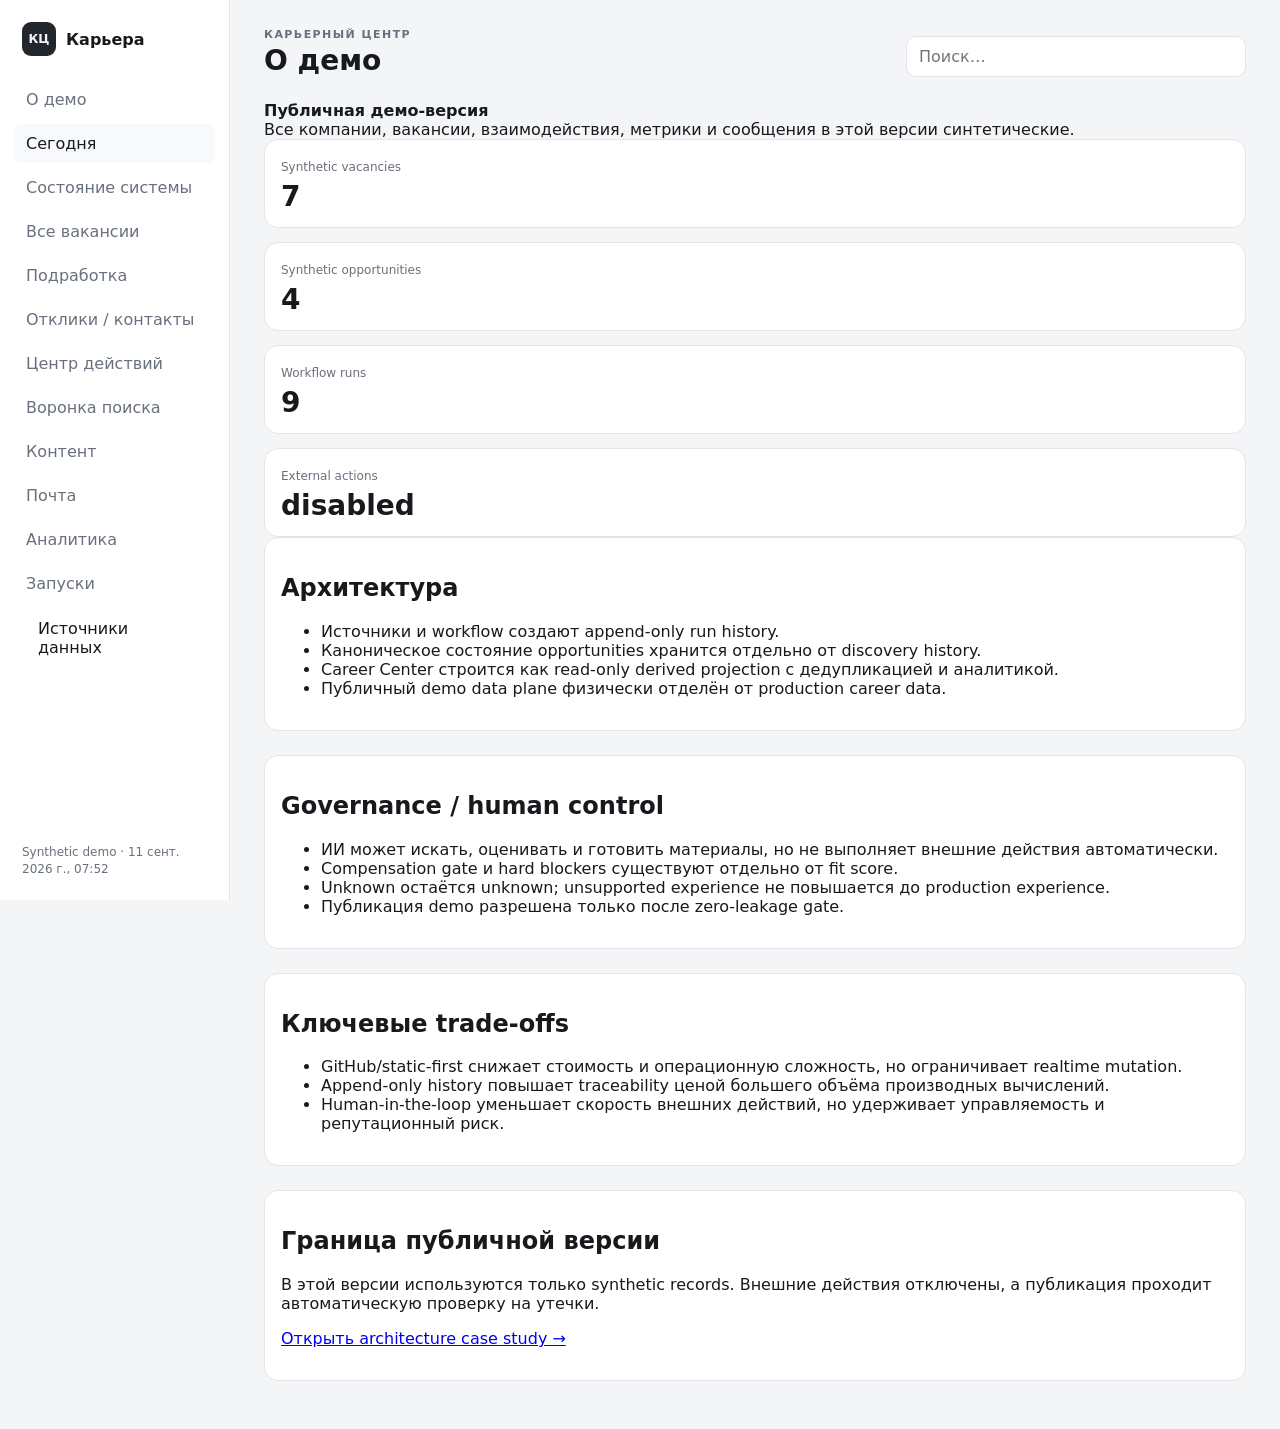
==== demo/index.html @ 5d09c772 "Publish career dashboard from 20bf87a" ====
<!doctype html>
<html lang="ru">
<head>
  <meta charset="utf-8" />
  <meta name="viewport" content="width=device-width, initial-scale=1" />
  <meta name="color-scheme" content="light dark" />
  <title>Career Operations Platform — public demo</title>
  <link rel="stylesheet" href="styles.css" />
  <link rel="stylesheet" href="funnel.css" />
  <link rel="stylesheet" href="action.css" />
  <link rel="stylesheet" href="sources.css" />
</head>
<body>
  <div id="unlock" class="unlock hidden">
    <form id="unlock-form" class="unlock-card">
      <div class="eyebrow">ЛИЧНЫЙ КАРЬЕРНЫЙ ЦЕНТР</div>
      <h1>Карьерный центр</h1>
      <p>Данные зашифрованы. Введите парольную фразу — расшифровка выполняется только в этом браузере.</p>
      <input id="passphrase" type="password" autocomplete="current-password" placeholder="Парольная фраза" required />
      <button type="submit" class="primary">Открыть</button>
      <div id="unlock-error" class="error"></div>
    </form>
  </div>

  <div id="shell" class="shell hidden">
    <aside class="sidebar">
      <div class="brand"><span class="brand-mark">КЦ</span><span>Карьера</span></div>
      <nav id="nav">
        <button data-view="today" class="active">Сегодня</button>
        <button data-view="health">Состояние системы</button>
        <button data-view="vacancies">Все вакансии</button>
        <button data-view="sideincome">Подработка</button>
        <button data-view="opportunities">Отклики / контакты</button>
        <button data-view="action">Центр действий</button>
        <button data-view="funnel">Воронка поиска</button>
        <button data-view="content">Контент</button>
        <button data-view="inbox">Почта</button>
        <button data-view="analytics">Аналитика</button>
        <button data-view="runs">Запуски</button>
      </nav>
      <button id="sources-nav" class="sources-nav-button" type="button">Источники данных</button>
      <div class="sidebar-foot"><span id="generated-at"></span></div>
    </aside>

    <main>
      <header class="topbar">
        <div>
          <div class="eyebrow">КАРЬЕРНЫЙ ЦЕНТР</div>
          <h1 id="view-title">Сегодня</h1>
        </div>
        <input id="search" type="search" placeholder="Поиск…" />
      </header>
      <section id="view"></section>
    </main>
  </div>

  <template id="empty-template"><div class="empty">Здесь пока нет данных.</div></template>
  <script src="readonly-content-status.js" defer></script>
  <script src="app.js" defer></script>
  <script src="setka-analytics.js" defer></script>
  <script src="brand-intelligence.js" defer></script>
  <script src="runs-pagination.js" defer></script>
  <script src="side-income.js" defer></script>
  <script src="funnel.js" defer></script>
  <script src="action.js" defer></script>
  <script src="sources.js" defer></script>
</body>
</html>
---- demo/styles.css ----
:root {
  --bg: #f4f5f7;
  --panel: #ffffff;
  --panel-2: #f8f9fb;
  --text: #17191d;
  --muted: #69707d;
  --line: #e2e5ea;
  --accent: #22262d;
  --danger: #b42318;
  --warning: #a15c00;
  --success: #18794e;
  --info: #2563eb;
  --analytics-accent: #7c3aed;
  --origin: #0f766e;
  --soft-danger: #fff1f0;
  --soft-warning: #fff7e6;
  --soft-success: #ecfdf3;
  --soft-info: #eff6ff;
  --soft-accent: #f5f3ff;
  --soft-origin: #f0fdfa;
  --radius: 14px;
  font-family: Inter, ui-sans-serif, system-ui, -apple-system, BlinkMacSystemFont, "Segoe UI", sans-serif;
}
@media (prefers-color-scheme: dark) {
  :root {
    --bg: #111317;
    --panel: #191c21;
    --panel-2: #20242a;
    --text: #f0f1f3;
    --muted: #a2a8b2;
    --line: #30343b;
    --accent: #f0f1f3;
    --danger: #ff7b72;
    --warning: #e3b341;
    --success: #56d364;
    --info: #79c0ff;
    --analytics-accent: #d2a8ff;
    --origin: #56d4c4;
    --soft-danger: #2b1b1d;
    --soft-warning: #2a2418;
    --soft-success: #17251d;
    --soft-info: #17243a;
    --soft-accent: #251d36;
    --soft-origin: #162b29;
  }
}
* { box-sizing: border-box; }
body { margin: 0; background: var(--bg); color: var(--text); }
button, input { font: inherit; }
.hidden { display: none !important; }
.shell { min-height: 100vh; display: grid; grid-template-columns: 230px 1fr; }
.sidebar {
  position: sticky; top: 0; height: 100vh; padding: 22px 14px;
  background: var(--panel); border-right: 1px solid var(--line);
  display: flex; flex-direction: column;
}
.brand { display: flex; align-items: center; gap: 10px; font-weight: 700; padding: 0 8px 24px; }
.brand-mark {
  display: grid; place-items: center; width: 34px; height: 34px; border-radius: 9px;
  background: var(--accent); color: var(--bg); font-size: 12px;
}
nav { display: grid; gap: 5px; }
nav button {
  text-align: left; border: 0; background: transparent; color: var(--muted);
  padding: 10px 12px; border-radius: 9px; cursor: pointer;
}
nav button:hover, nav button.active { background: var(--panel-2); color: var(--text); }
.sidebar-foot { margin-top: auto; padding: 12px 8px 0; color: var(--muted); font-size: 12px; line-height: 1.4; }
main { min-width: 0; padding: 28px 34px 48px; }
.topbar { display: flex; align-items: end; justify-content: space-between; gap: 20px; margin-bottom: 24px; }
.topbar h1 { margin: 3px 0 0; font-size: 28px; }
.eyebrow { color: var(--muted); font-size: 11px; font-weight: 700; letter-spacing: .13em; }
#search {
  width: min(340px, 40vw); background: var(--panel); color: var(--text);
  border: 1px solid var(--line); border-radius: 10px; padding: 10px 12px;
}
.grid { display: grid; gap: 14px; }
.grid.cards { grid-template-columns: repeat(4, minmax(0, 1fr)); }
.metric {
  min-width: 0; background: var(--panel); border: 1px solid var(--line);
  border-radius: var(--radius); padding: 16px; text-align: left; color: var(--text);
}
.metric strong { display: block; margin-top: 8px; font-size: 28px; line-height: 1; }
.metric-label { color: var(--muted); font-size: 12px; }
.metric-note { display: block; margin-top: 6px; color: var(--muted); font-size: 11px; }
.metric-action { position: relative; cursor: pointer; transition: border-color .15s ease, box-shadow .15s ease, transform .15s ease; }
.metric-action:hover { border-color: color-mix(in srgb, var(--info) 45%, var(--line)); box-shadow: 0 7px 22px rgba(23,25,29,.07); transform: translateY(-1px); }
.metric-action:focus-visible, .chart-row:focus-visible, .stage-card:focus-visible { outline: 2px solid var(--info); outline-offset: 2px; }
.metric-link { display: block; margin-top: 12px; color: var(--info); font-size: 11px; font-weight: 650; }
.section { margin-top: 24px; }
.section-head { display: flex; align-items: center; justify-content: space-between; margin-bottom: 10px; }
.section h2 { margin: 0; font-size: 17px; }
.card { background: var(--panel); border: 1px solid var(--line); border-radius: var(--radius); padding: 16px; }
.card + .card { margin-top: 10px; }
.card h3 { margin: 0 0 7px; font-size: 16px; }
.meta { display: flex; flex-wrap: wrap; gap: 7px 12px; color: var(--muted); font-size: 12px; }
.summary { margin: 10px 0 0; color: var(--text); line-height: 1.48; }
.actions { display: flex; flex-wrap: wrap; gap: 8px; margin-top: 13px; }
.actions a, .actions button {
  display: inline-flex; align-items: center; border: 1px solid var(--line); background: var(--panel-2);
  color: var(--text); text-decoration: none; padding: 7px 9px; border-radius: 8px; cursor: pointer; font-size: 12px;
}
.actions .primary, .primary { background: var(--accent); color: var(--bg); border-color: var(--accent); }
.badge {
  display: inline-flex; align-items: center; border: 1px solid var(--line); border-radius: 999px;
  padding: 3px 7px; font-size: 11px; color: var(--muted);
}
.badge.urgent { color: var(--danger); }
.badge.high { color: var(--warning); }
.badge.new { color: var(--success); }
.badge.reviewing { color: var(--warning); }
.badge.dismissed, .badge.expired { color: var(--muted); }
.badge.promoted { color: var(--success); }

.status-chip {
  display: inline-flex; align-items: center; min-height: 28px; padding: 5px 9px;
  border: 1px solid transparent; border-radius: 999px; font-size: 11px; font-weight: 750;
  line-height: 1; white-space: nowrap;
}
.status-chip.status-active { color: var(--info); background: var(--soft-info); border-color: color-mix(in srgb, var(--info) 24%, transparent); }
.status-chip.status-new { color: var(--analytics-accent); background: var(--soft-accent); border-color: color-mix(in srgb, var(--analytics-accent) 24%, transparent); }
.status-chip.status-rejected { color: var(--danger); background: var(--soft-danger); border-color: color-mix(in srgb, var(--danger) 28%, transparent); }
.status-chip.status-success { color: var(--success); background: var(--soft-success); border-color: color-mix(in srgb, var(--success) 25%, transparent); }
.status-chip.status-closed, .status-chip.status-unknown { color: var(--muted); background: var(--panel-2); border-color: var(--line); }

.table-wrap { overflow: auto; background: var(--panel); border: 1px solid var(--line); border-radius: var(--radius); }
table { width: 100%; border-collapse: collapse; min-width: 780px; }
th, td { padding: 11px 12px; border-bottom: 1px solid var(--line); text-align: left; vertical-align: top; font-size: 13px; }
th { color: var(--muted); font-size: 11px; text-transform: uppercase; letter-spacing: .05em; }
tr:last-child td { border-bottom: 0; }
.timeline { border-left: 2px solid var(--line); margin: 12px 0 0 5px; padding-left: 16px; }
.timeline-item { position: relative; padding: 0 0 16px; }
.timeline-item::before {
  content: ""; position: absolute; left: -21px; top: 4px; width: 8px; height: 8px;
  border-radius: 50%; background: var(--accent);
}
.timeline-item h4 { margin: 0 0 4px; font-size: 13px; }
.copybox {
  position: relative; margin-top: 12px; padding: 14px 46px 14px 14px; border-radius: 10px;
  background: var(--panel-2); border: 1px solid var(--line); white-space: pre-wrap; line-height: 1.45; font-size: 13px;
}
.copybox button {
  position: absolute; right: 8px; top: 8px; border: 1px solid var(--line); background: var(--panel);
  color: var(--text); border-radius: 7px; padding: 5px 7px; cursor: pointer; font-size: 11px;
}
.analytics-section { max-width: 1400px; }
.section-note { margin: 5px 0 0; color: var(--muted); font-size: 12px; line-height: 1.45; }
.stage-grid { display: grid; grid-template-columns: repeat(4, minmax(0, 1fr)); gap: 10px; }
.stage-card {
  min-width: 0; min-height: 112px; padding: 14px; border: 1px solid var(--line); border-radius: 12px;
  background: var(--panel); color: var(--text); text-align: left; cursor: pointer;
  display: grid; grid-template-columns: 28px 1fr auto; grid-template-rows: auto 1fr; gap: 10px 8px;
  transition: border-color .15s ease, transform .15s ease, box-shadow .15s ease;
}
.stage-card:hover { border-color: currentColor; transform: translateY(-1px); box-shadow: 0 6px 18px rgba(23,25,29,.06); }
.stage-step {
  width: 24px; height: 24px; border-radius: 999px; display: grid; place-items: center;
  background: var(--panel-2); border: 1px solid var(--line); color: var(--muted); font-size: 11px; font-weight: 700;
}
.stage-name { align-self: center; font-size: 12px; font-weight: 650; line-height: 1.3; }
.stage-card strong { grid-column: 2 / 4; align-self: end; font-size: 26px; line-height: 1; }

.chart-card { padding: 12px 14px 14px; }
.chart { display: grid; gap: 6px; }
.chart-axis {
  display: grid; grid-template-columns: minmax(170px, 240px) 1fr 72px;
  gap: 12px; align-items: end; min-height: 24px; color: var(--muted); font-size: 10px;
}
.chart-axis-scale { position: relative; height: 18px; border-bottom: 1px solid var(--line); }
.chart-axis-scale i {
  position: absolute; bottom: 3px; transform: translateX(-50%);
  font-style: normal; font-variant-numeric: tabular-nums;
}
.chart-axis-scale i:first-child { transform: none; }
.chart-axis-scale i:last-child { transform: translateX(-100%); }
.chart-axis-unit { text-align: right; }
.chart-row {
  appearance: none; width: 100%; border: 0; border-radius: 10px; padding: 8px 6px;
  background: transparent; color: var(--text); cursor: pointer;
  display: grid; grid-template-columns: minmax(170px, 240px) 1fr 72px; gap: 12px; align-items: center;
  text-align: left; font: inherit; transition: background .15s ease;
}
.chart-row:hover { background: var(--panel-2); }
.chart-label { font-size: 12px; line-height: 1.35; }
.chart-track {
  position: relative; height: 18px; overflow: hidden; border-radius: 5px;
  background-color: var(--panel-2);
  background-image: linear-gradient(to right, var(--line) 1px, transparent 1px);
}
.chart-bar { display: block; height: 100%; min-width: 0; border-radius: 5px; background: var(--info); }
.chart-value { display: flex; justify-content: flex-end; align-items: baseline; gap: 6px; font-variant-numeric: tabular-nums; }
.chart-value strong { font-size: 14px; }
.chart-value small { min-width: 30px; color: var(--muted); font-size: 10px; text-align: right; }

.tone-neutral { color: var(--muted); }
.tone-info { color: var(--info); }
.tone-warning { color: var(--warning); }
.tone-accent { color: var(--analytics-accent); }
.tone-success { color: var(--success); }
.tone-danger { color: var(--danger); }
.tone-origin { color: var(--origin); }
.chart-row.tone-info .chart-bar { background: var(--info); }
.chart-row.tone-warning .chart-bar { background: var(--warning); }
.chart-row.tone-accent .chart-bar { background: var(--analytics-accent); }
.chart-row.tone-success .chart-bar { background: var(--success); }
.chart-row.tone-danger .chart-bar { background: var(--danger); }
.chart-row.tone-origin .chart-bar { background: var(--origin); }
.stage-card.tone-neutral { background: var(--panel); }
.stage-card.tone-info { background: var(--soft-info); }
.stage-card.tone-accent { background: var(--soft-accent); }
.stage-card.tone-success { background: var(--soft-success); }
.stage-card.tone-danger { background: var(--soft-danger); }
.empty.compact { padding: 18px; }
.empty { padding: 26px; text-align: center; color: var(--muted); background: var(--panel); border: 1px dashed var(--line); border-radius: var(--radius); }
.error { margin-top: 10px; min-height: 18px; color: var(--danger); font-size: 12px; }
.unlock { min-height: 100vh; display: grid; place-items: center; padding: 24px; }
.unlock-card { width: min(420px, 100%); background: var(--panel); border: 1px solid var(--line); border-radius: 18px; padding: 28px; }
.unlock-card h1 { margin: 6px 0 8px; }
.unlock-card p { color: var(--muted); line-height: 1.5; }
.unlock-card input {
  width: 100%; margin: 8px 0 10px; padding: 11px 12px; border: 1px solid var(--line);
  border-radius: 9px; background: var(--bg); color: var(--text);
}
.unlock-card button { width: 100%; padding: 10px; border-radius: 9px; border: 1px solid var(--accent); cursor: pointer; }

@media (max-width: 1000px) {
  .grid.cards { grid-template-columns: repeat(2, minmax(0, 1fr)); }
  .stage-grid { grid-template-columns: repeat(2, minmax(0, 1fr)); }
  .chart-axis, .chart-row { grid-template-columns: minmax(130px, 190px) 1fr 64px; }
  .opportunity-toolbar { align-items: stretch; flex-direction: column; }
  .opportunity-selects { justify-content: flex-start; }
  .opportunity-preview {
    grid-template-columns: minmax(120px, 150px) minmax(220px, 1fr) minmax(190px, .9fr) 70px;
  }
  .opportunity-toggle-label { grid-column: 4; }
  .opportunity-interactions { grid-column: 4; grid-row: 1; align-self: start; }
  .opportunity-next { grid-column: 3; grid-row: 1 / span 2; }
}
@media (max-width: 720px) {
  .shell { grid-template-columns: 1fr; }
  .sidebar { position: static; height: auto; border-right: 0; border-bottom: 1px solid var(--line); }
  nav { grid-template-columns: repeat(3, 1fr); }
  nav button { text-align: center; font-size: 12px; }
  .sidebar-foot { display: none; }
  main { padding: 22px 16px 40px; }
  .topbar { align-items: start; flex-direction: column; }
  #search { width: 100%; }
  .grid.cards { grid-template-columns: 1fr 1fr; }
  .stage-grid { grid-template-columns: 1fr 1fr; }
  .chart-axis { display: none; }
  .chart-row { grid-template-columns: minmax(110px, 42%) 1fr 58px; gap: 8px; padding: 9px 4px; }
  .chart-label { font-size: 11px; }
  .chart-track { height: 16px; }
  .opportunity-list-head { align-items: flex-start; flex-direction: column; gap: 3px; }
  .opportunity-preview {
    grid-template-columns: 1fr auto; gap: 9px 12px; padding: 12px;
  }
  .content-preview { grid-template-columns: 1fr; }
  .content-preview-main { grid-template-columns: 1fr auto; }
  .content-preview-main .content-card-chips { grid-column: 1 / 3; }
  .content-status-control { border-left: 0; border-top: 1px solid var(--line); }
  .content-status-select { width: 100%; }
  .opportunity-status { grid-column: 1; grid-row: 1; }
  .opportunity-main { grid-column: 1 / 3; grid-row: 2; }
  .opportunity-next { grid-column: 1 / 3; grid-row: 3; padding-top: 4px; border-top: 1px dashed var(--line); }
  .opportunity-interactions { grid-column: 2; grid-row: 1; justify-items: end; }
  .opportunity-toggle-label { grid-column: 1 / 3; grid-row: 4; justify-self: end; }
  .opportunity-detail-head { align-items: flex-start; flex-direction: column; }
  .pagination { justify-content: space-between; }
}
@media (max-width: 480px) {
  .grid.cards, .stage-grid { grid-template-columns: 1fr; }
  .chart-row { grid-template-columns: 1fr 58px; }
  .chart-track { grid-column: 1 / 3; grid-row: 2; }
  .chart-value { grid-column: 2; grid-row: 1; }
  .status-filters { gap: 6px; }
  .status-filter { padding: 6px 9px; }
  .opportunity-selects { flex-direction: column; align-items: stretch; }
  .opportunity-selects label, .opportunity-selects select { width: 100%; }
  .page-numbers { display: none; }
}

.cell-note { margin-top: 5px; color: var(--muted); font-size: 11px; line-height: 1.35; }
.table-legend { display: flex; flex-wrap: wrap; align-items: center; gap: 8px 12px; margin-top: 10px; }

.vacancy-toolbar {
  display: flex; align-items: end; justify-content: space-between; gap: 14px;
  margin: 0 0 12px; padding: 12px; border: 1px solid var(--line); border-radius: 12px;
  background: var(--panel);
}
.vacancy-selects { margin: 0; flex-wrap: nowrap; }
.vacancy-selects select { min-width: 150px; }
.vacancy-selects label:nth-child(2) select { min-width: 180px; }
.vacancy-list-head {
  display: flex; align-items: center; justify-content: space-between; gap: 12px;
  margin: 0 2px 8px; color: var(--muted); font-size: 11px;
}
.vacancy-list { display: grid; gap: 9px; }
.vacancy-card {
  position: relative; overflow: hidden; background: var(--panel); border: 1px solid var(--line);
  border-radius: 12px; transition: border-color .15s ease, box-shadow .15s ease;
}
.vacancy-card::before {
  content: ""; position: absolute; inset: 0 auto 0 0; width: 4px; background: var(--line);
}
.vacancy-card:hover { border-color: color-mix(in srgb, var(--info) 24%, var(--line)); box-shadow: 0 5px 18px rgba(23,25,29,.05); }
.vacancy-card.vacancy-group-active::before { background: var(--info); }
.vacancy-card.vacancy-group-consideration::before { background: var(--analytics-accent); }
.vacancy-card.vacancy-group-rejected::before { background: var(--danger); }
.vacancy-card.vacancy-group-success::before { background: var(--success); }
.vacancy-card.vacancy-group-closed::before { background: var(--line); }
.vacancy-card-grid {
  display: grid;
  grid-template-columns: minmax(290px,1.8fr) minmax(145px,.78fr) minmax(185px,.95fr) minmax(220px,1.1fr) minmax(112px,.58fr);
  gap: 18px; align-items: start; padding: 14px 15px 14px 19px;
}
.vacancy-main { min-width: 0; display: grid; gap: 4px; }
.vacancy-chips { display: flex; flex-wrap: wrap; align-items: center; gap: 6px; margin-bottom: 2px; }
.vacancy-company { font-size: 14px; line-height: 1.3; }
.vacancy-role { font-size: 13px; line-height: 1.35; }
.vacancy-summary-wrap { display: grid; gap: 3px; margin-top: 2px; }
.vacancy-summary {
  display: -webkit-box; overflow: hidden; -webkit-box-orient: vertical; -webkit-line-clamp: 2;
  color: var(--muted); font-size: 11px; line-height: 1.4;
}
.vacancy-summary.expanded {
  display: block; overflow: visible; -webkit-line-clamp: unset;
  white-space: normal; overflow-wrap: anywhere;
}
.vacancy-summary-toggle {
  justify-self: start; padding: 0; border: 0; background: transparent; color: var(--info);
  cursor: pointer; font: inherit; font-size: 10px; font-weight: 700; line-height: 1.35;
}
.vacancy-summary-toggle:hover { text-decoration: underline; }
.vacancy-summary-toggle:focus-visible { outline: 2px solid var(--info); outline-offset: 2px; border-radius: 3px; }
.vacancy-meta { display: flex; flex-wrap: wrap; gap: 3px 10px; margin-top: 3px; color: var(--muted); font-size: 10px; line-height: 1.35; }
.vacancy-field { min-width: 0; display: grid; align-content: start; gap: 6px; }
.vacancy-field-label { color: var(--muted); font-size: 10px; font-weight: 650; line-height: 1.2; }
.vacancy-field-note { color: var(--muted); font-size: 10px; line-height: 1.35; }
.vacancy-value { font-size: 12px; line-height: 1.4; }
.vacancy-assessment { display: grid; justify-items: start; gap: 6px; }
.vacancy-score { display: flex; align-items: baseline; gap: 5px; }
.vacancy-score strong { font-size: 18px; line-height: 1; font-variant-numeric: tabular-nums; }
.vacancy-score span { color: var(--muted); font-size: 9px; }
.vacancy-tail { min-width: 0; display: grid; justify-items: end; align-content: space-between; gap: 12px; min-height: 100%; text-align: right; }
.vacancy-updated { margin-top: 4px; color: var(--text); font-size: 11px; line-height: 1.35; font-variant-numeric: tabular-nums; }
.vacancy-open {
  display: inline-flex; align-items: center; justify-content: center; min-height: 32px;
  padding: 7px 10px; border: 1px solid var(--line); border-radius: 8px;
  background: var(--panel-2); color: var(--info); text-decoration: none; font-size: 11px; font-weight: 700;
}
.vacancy-open:hover { border-color: color-mix(in srgb, var(--info) 38%, var(--line)); background: var(--soft-info); }
.vacancy-interactions {
  display: inline-flex; align-items: center; min-height: 24px; padding: 4px 7px;
  border-radius: 999px; background: var(--panel-2); color: var(--muted); font-size: 10px; font-weight: 700;
}
.origin-chip, .signal-chip {
  display: inline-flex; align-items: center; width: fit-content; min-height: 26px; padding: 4px 8px;
  border: 1px solid var(--line); border-radius: 999px; font-size: 10px; font-weight: 750; line-height: 1.15;
}
.origin-chip { color: var(--origin); background: var(--soft-origin); border-color: color-mix(in srgb, var(--origin) 26%, transparent); }
.origin-chip.origin-scheduled-search { color: var(--info); background: var(--soft-info); border-color: color-mix(in srgb, var(--info) 24%, transparent); }
.origin-chip.origin-manual-search { color: var(--analytics-accent); background: var(--soft-accent); border-color: color-mix(in srgb, var(--analytics-accent) 24%, transparent); }
.origin-chip.origin-recruiter-inbound { color: var(--success); background: var(--soft-success); border-color: color-mix(in srgb, var(--success) 24%, transparent); }
.origin-chip.origin-platform-inbound { color: var(--warning); background: var(--soft-warning); border-color: color-mix(in srgb, var(--warning) 25%, transparent); }
.origin-chip.origin-unknown { color: var(--muted); background: var(--panel-2); border-color: var(--line); }
.signal-chip.signal-positive { color: var(--success); background: var(--soft-success); border-color: color-mix(in srgb, var(--success) 24%, transparent); }
.signal-chip.signal-warning { color: var(--warning); background: var(--soft-warning); border-color: color-mix(in srgb, var(--warning) 25%, transparent); }
.signal-chip.signal-negative { color: var(--danger); background: var(--soft-danger); border-color: color-mix(in srgb, var(--danger) 26%, transparent); }
.signal-chip.signal-neutral { color: var(--muted); background: var(--panel-2); border-color: var(--line); }
.vacancy-fit-factors {
  display: grid; gap: 2px; max-width: 220px; color: var(--muted); font-size: 9px; line-height: 1.35;
}
.vacancy-fit-factors span { color: var(--muted); }
.vacancy-compensation-gate {
  display: grid; justify-items: start; gap: 4px; margin-top: 2px; padding-top: 6px; border-top: 1px dashed var(--line);
}
.vacancy-compensation-gate > span:first-child { color: var(--muted); font-size: 9px; font-weight: 700; }
.vacancy-match-details {
  margin: 0 15px 14px 19px; border-top: 1px solid var(--line); padding-top: 10px;
}
.vacancy-match-details summary {
  display: flex; align-items: center; gap: 8px; width: fit-content; color: var(--info);
  cursor: pointer; font-size: 11px; font-weight: 750; list-style-position: inside;
}
.vacancy-match-details summary span {
  display: inline-flex; align-items: center; justify-content: center; min-width: 22px; height: 22px;
  padding: 0 6px; border-radius: 999px; background: var(--panel-2); color: var(--muted); font-size: 9px;
}
.match-summary-grid {
  display: grid; grid-template-columns: repeat(3,minmax(0,1fr)); gap: 8px; margin: 11px 0 8px;
}
.match-summary-grid > div {
  display: grid; gap: 5px; padding: 9px 10px; border: 1px solid var(--line); border-radius: 9px; background: var(--panel-2);
}
.match-summary-grid span { color: var(--muted); font-size: 9px; font-weight: 700; }
.match-summary-grid strong { width: fit-content; font-size: 12px; line-height: 1.25; }
.match-fit-summary { margin: 8px 0; color: var(--text); font-size: 11px; line-height: 1.45; }
.match-blockers, .match-compensation-gate {
  display: grid; gap: 6px; margin: 8px 0; padding: 9px 10px; border: 1px solid var(--line); border-radius: 9px;
}
.match-blockers > strong, .match-compensation-gate > strong { font-size: 10px; }
.match-blockers > div { display: grid; grid-template-columns: auto 1fr; gap: 5px 8px; align-items: start; font-size: 10px; line-height: 1.4; }
.match-blockers > div small { grid-column: 2; color: var(--muted); }
.match-blockers-clear { grid-template-columns: auto 1fr; align-items: center; color: var(--muted); font-size: 10px; }
.match-gate-reason { color: var(--muted); font-size: 10px; line-height: 1.4; }
.match-table-wrap { overflow-x: auto; margin-top: 9px; border: 1px solid var(--line); border-radius: 9px; }
.match-table { min-width: 900px; background: var(--panel); }
.match-table th, .match-table td { padding: 8px 9px; vertical-align: top; font-size: 10px; line-height: 1.4; }
.match-table th { color: var(--muted); font-size: 9px; }
.match-table td:nth-child(1) { min-width: 210px; }
.match-table td:nth-child(5) { min-width: 280px; }
.match-source-wording, .match-evidence-refs { margin-top: 4px; color: var(--muted); font-size: 9px; overflow-wrap: anywhere; }
.match-central { width: fit-content; margin-top: 4px; padding: 2px 5px; border-radius: 999px; background: var(--soft-warning); color: var(--warning); font-size: 8px; font-weight: 700; }
.empty-inline { margin-top: 9px; color: var(--muted); font-size: 10px; }
@media (max-width: 720px) {
  .match-summary-grid { grid-template-columns: 1fr; }
  .vacancy-match-details { margin-left: 15px; }
}
.vacancy-legend { display: flex; flex-wrap: wrap; align-items: center; gap: 7px; margin-top: 12px; }
.vacancy-legend .meta { margin-left: 4px; }
.vacancy-status-filter.vacancy-filter-consideration.active {
  color: var(--analytics-accent); background: var(--soft-accent);
  border-color: color-mix(in srgb, var(--analytics-accent) 38%, var(--line));
}
.vacancy-status-filter.vacancy-filter-consideration.active strong { color: var(--analytics-accent); }
.vacancy-status-filter.vacancy-filter-active.active {
  color: var(--info); background: var(--soft-info);
  border-color: color-mix(in srgb, var(--info) 38%, var(--line));
}
.vacancy-status-filter.vacancy-filter-active.active strong { color: var(--info); }
.vacancy-status-filter.vacancy-filter-closed.active {
  color: var(--muted); background: var(--panel-2); border-color: var(--line);
}
.vacancy-status-filter.vacancy-filter-closed.active strong { color: var(--muted); }

@media (max-width: 1180px) {
  .vacancy-toolbar { align-items: stretch; flex-direction: column; }
  .vacancy-selects { justify-content: flex-start; }
  .vacancy-card-grid { grid-template-columns: minmax(280px,1.5fr) minmax(160px,.8fr) minmax(190px,1fr); }
  .vacancy-next { grid-column: 1 / 3; padding-top: 10px; border-top: 1px dashed var(--line); }
  .vacancy-tail { grid-column: 3; grid-row: 2; min-height: 0; }
}
@media (max-width: 720px) {
  .vacancy-list-head { align-items: flex-start; flex-direction: column; gap: 3px; }
  .vacancy-card-grid { grid-template-columns: 1fr 1fr; gap: 12px 16px; }
  .vacancy-main { grid-column: 1 / 3; }
  .vacancy-next { grid-column: 1 / 3; padding-top: 10px; border-top: 1px dashed var(--line); }
  .vacancy-tail {
    grid-column: 1 / 3; grid-row: auto; min-height: 0;
    display: flex; align-items: end; justify-content: space-between; text-align: left;
  }
  .vacancy-selects { flex-wrap: wrap; }
}
@media (max-width: 480px) {
  .vacancy-selects { flex-direction: column; align-items: stretch; }
  .vacancy-selects label, .vacancy-selects select { width: 100%; }
  .vacancy-card-grid { grid-template-columns: 1fr; }
  .vacancy-main, .vacancy-next, .vacancy-tail { grid-column: 1; }
  .vacancy-tail { flex-direction: row; align-items: end; }
}

.view-note {
  margin-bottom: 12px; padding: 11px 13px; border: 1px solid var(--line);
  border-radius: 10px; background: var(--panel-2); color: var(--muted);
  font-size: 12px; line-height: 1.45;
}

.opportunity-toolbar {
  display: flex; align-items: end; justify-content: space-between; gap: 14px;
  margin: 0 0 12px; padding: 12px; border: 1px solid var(--line); border-radius: 12px;
  background: var(--panel);
}
.status-filters { display: flex; flex-wrap: wrap; gap: 7px; }
.status-filter {
  display: inline-flex; align-items: center; gap: 7px; min-height: 34px;
  padding: 7px 10px; border: 1px solid var(--line); border-radius: 999px;
  background: var(--panel); color: var(--muted); cursor: pointer; font-size: 12px;
}
.status-filter strong {
  display: grid; place-items: center; min-width: 22px; height: 20px; padding: 0 6px;
  border-radius: 999px; background: var(--panel-2); color: var(--text); font-size: 10px;
}
.status-filter:hover { border-color: color-mix(in srgb, var(--info) 32%, var(--line)); color: var(--text); }
.status-filter.active { color: var(--info); border-color: color-mix(in srgb, var(--info) 38%, var(--line)); background: var(--soft-info); }
.status-filter.active strong { background: var(--panel); color: var(--info); }

.opportunity-selects { margin: 0; flex-wrap: nowrap; }
.opportunity-selects select { min-width: 140px; }

.opportunity-list-head {
  display: flex; align-items: center; justify-content: space-between; gap: 12px;
  margin: 0 2px 8px; color: var(--muted); font-size: 11px;
}
.opportunity-list { display: grid; gap: 9px; }
.opportunity-card {
  overflow: hidden; background: var(--panel); border: 1px solid var(--line);
  border-radius: 12px; transition: border-color .15s ease, box-shadow .15s ease;
}
.opportunity-card.expanded { border-color: color-mix(in srgb, var(--info) 26%, var(--line)); box-shadow: 0 6px 20px rgba(23,25,29,.05); }
.opportunity-preview {
  width: 100%; border: 0; background: transparent; color: var(--text); cursor: pointer;
  padding: 13px 14px; text-align: left;
  display: grid; grid-template-columns: minmax(120px, 165px) minmax(240px, 1.4fr) minmax(220px, 1fr) 78px 104px;
  gap: 14px; align-items: center;
}
.opportunity-preview:hover { background: var(--panel-2); }
.opportunity-preview:focus-visible { outline: 2px solid var(--info); outline-offset: -2px; }
.opportunity-status { align-self: start; }
.opportunity-main { display: grid; gap: 3px; min-width: 0; }
.opportunity-main strong { font-size: 14px; line-height: 1.3; }
.opportunity-role { font-size: 13px; line-height: 1.35; }
.opportunity-preview-meta { color: var(--muted); font-size: 10px; line-height: 1.35; }
.opportunity-next { display: grid; gap: 4px; min-width: 0; font-size: 12px; line-height: 1.35; }
.opportunity-next small, .opportunity-interactions small { color: var(--muted); font-size: 10px; }
.opportunity-interactions { display: grid; justify-items: center; gap: 2px; font-variant-numeric: tabular-nums; }
.opportunity-interactions strong { font-size: 17px; line-height: 1; }
.opportunity-toggle-label {
  justify-self: end; display: inline-flex; align-items: center; gap: 6px;
  color: var(--info); font-size: 11px; font-weight: 650; white-space: nowrap;
}
.chevron { display: inline-block; font-style: normal; font-size: 16px; line-height: 1; transition: transform .15s ease; }
.opportunity-card.expanded .chevron { transform: rotate(180deg); }
.opportunity-details { padding: 0 16px 16px; border-top: 1px solid var(--line); }
.opportunity-detail-head {
  display: flex; align-items: center; justify-content: space-between; gap: 12px;
  padding-top: 12px;
}
.opportunity-detail-head .actions { margin-top: 0; }
.opportunity-intelligence {
  display: grid; gap: 10px; margin: 12px 0; padding: 12px;
  border: 1px solid var(--line); border-radius: 10px; background: var(--panel-2);
}
.opportunity-intelligence-head {
  display: grid; grid-template-columns: minmax(220px,1fr) minmax(360px,1.35fr); gap: 14px; align-items: start;
}
.opportunity-intelligence-head > div:first-child { display: grid; gap: 4px; }
.opportunity-intelligence-head strong { font-size: 12px; line-height: 1.4; }
.opportunity-intelligence-head small, .opportunity-readiness-reason { color: var(--muted); font-size: 10px; line-height: 1.4; }
.opportunity-intelligence-kpis { display: grid; grid-template-columns: repeat(3,minmax(0,1fr)); gap: 7px; }
.opportunity-intelligence-kpis > span { display: grid; gap: 5px; }
.opportunity-intelligence-kpis small { color: var(--muted); font-size: 9px; font-weight: 700; }
.opportunity-intelligence-kpis b { width: fit-content; }
.opportunity-gates { display: grid; gap: 6px; padding-top: 9px; border-top: 1px dashed var(--line); }
.opportunity-gates > strong { font-size: 10px; }
.opportunity-gates > div { display: grid; grid-template-columns: auto 1fr; gap: 7px; align-items: start; font-size: 10px; line-height: 1.4; }
.opportunity-gates-clear { color: var(--muted); font-size: 10px; }
.opportunity-single-action {
  display: grid; gap: 4px; padding: 10px 11px; border: 1px solid color-mix(in srgb, var(--info) 24%, var(--line));
  border-radius: 9px; background: var(--panel);
}
.opportunity-single-action span { color: var(--muted); font-size: 9px; font-weight: 700; }
.opportunity-single-action strong { font-size: 12px; line-height: 1.4; }
.opportunity-intelligence-empty { margin: 12px 0; color: var(--muted); font-size: 10px; }
@media (max-width: 900px) {
  .opportunity-intelligence-head { grid-template-columns: 1fr; }
}
@media (max-width: 620px) {
  .opportunity-intelligence-kpis { grid-template-columns: 1fr; }
}

.pagination {
  display: flex; align-items: center; justify-content: center; gap: 10px;
  margin-top: 14px;
}
.page-numbers { display: flex; align-items: center; gap: 5px; }
.page-button {
  min-width: 34px; height: 34px; padding: 0 10px; border: 1px solid var(--line);
  border-radius: 8px; background: var(--panel); color: var(--text); cursor: pointer; font-size: 11px;
}
.page-button:hover:not(:disabled) { border-color: color-mix(in srgb, var(--info) 36%, var(--line)); }
.page-button.active { border-color: var(--info); background: var(--soft-info); color: var(--info); font-weight: 700; }
.page-button:disabled { color: var(--muted); cursor: default; opacity: .55; }
.pagination-gap { color: var(--muted); padding: 0 2px; }

.filters {
  display: flex; flex-wrap: wrap; align-items: end; gap: 10px 14px; margin: 0 0 10px;
}
.filters label {
  display: grid; gap: 4px; color: var(--muted); font-size: 11px;
}
.filters select {
  min-width: 170px; padding: 8px 10px; border: 1px solid var(--line);
  border-radius: 8px; background: var(--panel); color: var(--text);
}

.badge.backfill { color: var(--muted); border-style: dashed; }


/* Content deliverable types */
.content-card { position: relative; overflow: hidden; }
.content-card::before {
  content: ""; position: absolute; inset: 0 auto 0 0; width: 4px;
}
.content-card-post::before { background: var(--analytics-accent); }
.content-card-comment::before { background: var(--info); }
.content-card-head {
  display: flex; align-items: center; justify-content: space-between; gap: 12px; margin-bottom: 10px;
}
.content-list { display: grid; gap: 9px; }
.content-item-card { padding: 0; overflow: hidden; }
.content-preview {
  display: grid; grid-template-columns: minmax(0, 1fr) auto; align-items: stretch;
}
.content-preview-main {
  min-width: 0; border: 0; background: transparent; color: var(--text); cursor: pointer;
  padding: 13px 14px 13px 18px; text-align: left;
  display: grid; grid-template-columns: auto minmax(0, 1fr) auto; gap: 12px; align-items: center;
}
.content-preview-main:hover { background: var(--panel-2); }
.content-preview-main:focus-visible { outline: 2px solid var(--info); outline-offset: -2px; }
.content-preview-copy { min-width: 0; display: grid; gap: 4px; }
.content-preview-copy strong { font-size: 14px; line-height: 1.3; }
.content-preview-copy .meta { font-size: 10px; }
.content-publication-meta { color: var(--success); font-size: 10px; }
.content-toggle-label {
  display: inline-flex; align-items: center; gap: 6px; color: var(--info);
  font-size: 11px; font-weight: 650; white-space: nowrap;
}
.content-item-card.expanded .content-toggle-label .chevron { transform: rotate(180deg); }
.content-status-control {
  min-width: 164px; padding: 10px 12px; border-left: 1px solid var(--line);
  display: grid; align-content: center; gap: 4px; color: var(--muted); font-size: 10px;
}
.content-status-select {
  min-width: 142px; padding: 7px 9px; border: 1px solid var(--line); border-radius: 8px;
  background: var(--panel); color: var(--text); font-size: 11px; font-weight: 700;
}
.content-status-select.status-unpublished {
  color: var(--analytics-accent); border-color: color-mix(in srgb, var(--analytics-accent) 30%, var(--line));
}
.content-status-select.status-published {
  color: var(--success); border-color: color-mix(in srgb, var(--success) 34%, var(--line));
  background: var(--soft-success);
}
.content-details { padding: 0 16px 16px 18px; border-top: 1px solid var(--line); }
.content-detail-head { display: flex; justify-content: flex-end; padding-top: 12px; }
.content-toolbar {
  display: flex; align-items: end; justify-content: flex-end; margin: 0 0 12px;
}
.content-toolbar label { display: grid; gap: 4px; color: var(--muted); font-size: 11px; }
.content-toolbar select {
  min-width: 190px; padding: 8px 10px; border: 1px solid var(--line);
  border-radius: 8px; background: var(--panel); color: var(--text);
}
.content-card-chips { display: flex; flex-wrap: wrap; gap: 7px; align-items: center; }
.content-chip, .platform-chip {
  display: inline-flex; align-items: center; min-height: 28px; padding: 5px 9px;
  border: 1px solid transparent; border-radius: 999px; font-size: 11px; font-weight: 750; line-height: 1;
}
.content-chip-post {
  color: var(--analytics-accent); background: var(--soft-accent);
  border-color: color-mix(in srgb, var(--analytics-accent) 26%, transparent);
}
.content-chip-comment {
  color: var(--info); background: var(--soft-info);
  border-color: color-mix(in srgb, var(--info) 26%, transparent);
}
.content-chip-brief, .platform-chip {
  color: var(--muted); background: var(--panel-2); border-color: var(--line);
}
.copy-section { margin-top: 14px; }
.copy-label { margin: 0 0 6px; color: var(--muted); font-size: 11px; font-weight: 700; }
.setka-cover-preview {
  position: relative; width: min(100%, 560px); aspect-ratio: 1200 / 630; box-sizing: border-box;
  display: flex; flex-direction: column; padding: 34px; overflow: hidden;
  border: 1px solid #2b3240; border-radius: 12px; background: #101318; color: #f7f8fa;
}
.setka-cover-accent { width: 42px; height: 4px; margin-bottom: 18px; background: #7c8cff; }
.setka-cover-kicker { color: #aeb7c7; font-size: 11px; font-weight: 800; letter-spacing: .08em; }
.setka-cover-preview strong {
  max-width: 88%; margin-top: 18px; font-size: clamp(22px, 4vw, 34px); line-height: 1.12; letter-spacing: -.02em;
}
.setka-cover-source {
  margin-top: auto; padding-top: 16px; border-top: 1px solid #2b3240; color: #aeb7c7; font-size: 12px;
}
.image-actions { display: flex; flex-wrap: wrap; gap: 8px; margin-top: 8px; }
.copy-image-button {
  border: 1px solid var(--line); background: var(--panel); color: var(--text);
  border-radius: 7px; padding: 7px 10px; cursor: pointer; font-size: 11px; font-weight: 650;
}
.copy-image-button:hover { border-color: var(--analytics-accent); }
.content-legend { display: flex; flex-wrap: wrap; align-items: center; gap: 7px; }
.content-legend .content-chip-comment { margin-left: 8px; }
.content-legend-note { flex-basis: 100%; margin-top: 3px; }
---- demo/funnel.css ----
.funnel-stage-grid {
  display: grid;
  grid-template-columns: repeat(6, minmax(0, 1fr));
  gap: 12px;
}

.funnel-stage-card {
  min-height: 132px;
  padding: 18px;
  border: 1px solid var(--border, #dfe3ea);
  border-radius: 16px;
  background: var(--card, #fff);
  display: flex;
  flex-direction: column;
  gap: 8px;
  position: relative;
}

.funnel-stage-card:not(:last-child)::after {
  content: '→';
  position: absolute;
  right: -10px;
  top: 50%;
  transform: translateY(-50%);
  z-index: 2;
  font-weight: 700;
  opacity: .45;
}

.funnel-stage-card span {
  font-size: 13px;
  font-weight: 700;
  line-height: 1.35;
}

.funnel-stage-card strong {
  font-size: 30px;
  line-height: 1;
}

.funnel-stage-card small {
  margin-top: auto;
  opacity: .72;
  line-height: 1.35;
}

.funnel-kpis { margin-bottom: 18px; }

.dashboard-viz-grid {
  display: grid;
  grid-template-columns: minmax(0, 1.7fr) minmax(320px, .8fr);
  gap: 18px;
  margin-bottom: 18px;
}

.viz-panel { margin: 0; min-width: 0; }

.visual-funnel {
  display: grid;
  gap: 12px;
  padding: 8px 0 2px;
}

.visual-funnel-row {
  display: grid;
  grid-template-columns: minmax(300px, 1.2fr) minmax(220px, .8fr);
  align-items: center;
  gap: 22px;
}

.visual-funnel-bar {
  width: var(--funnel-width);
  justify-self: center;
  min-height: 58px;
  padding: 10px 18px;
  box-sizing: border-box;
  border-radius: 14px;
  background: linear-gradient(135deg, #296ff0, #5a9bff);
  color: white;
  display: flex;
  align-items: center;
  justify-content: center;
  gap: 10px;
  box-shadow: 0 10px 26px rgba(41, 111, 240, .16);
  transition: width .2s ease, transform .2s ease;
  clip-path: polygon(4% 0, 96% 0, 88% 100%, 12% 100%);
}

.visual-funnel-row:nth-child(2) .visual-funnel-bar { background: linear-gradient(135deg, #3e82ef, #72aaff); }
.visual-funnel-row:nth-child(3) .visual-funnel-bar { background: linear-gradient(135deg, #55a5d7, #7dc5e8); }
.visual-funnel-row:nth-child(4) .visual-funnel-bar { background: linear-gradient(135deg, #45b98a, #78d5af); }
.visual-funnel-row:nth-child(5) .visual-funnel-bar { background: linear-gradient(135deg, #e2a23b, #f2c765); }
.visual-funnel-row:nth-child(6) .visual-funnel-bar { background: linear-gradient(135deg, #d96f7b, #efa1a8); }

.visual-funnel-bar.zero {
  opacity: .58;
  box-shadow: none;
  filter: saturate(.6);
}

.visual-funnel-bar strong { font-size: 25px; line-height: 1; }
.visual-funnel-bar span { font-size: 12px; font-weight: 700; opacity: .94; }

.visual-funnel-copy {
  display: grid;
  gap: 3px;
  min-width: 0;
}

.visual-funnel-copy strong { font-size: 14px; }
.visual-funnel-copy span { font-size: 12px; opacity: .72; }
.visual-funnel-copy small { font-size: 11px; opacity: .58; }

.channel-funnel-grid {
  display: grid;
  grid-template-columns: repeat(auto-fit, minmax(210px, 1fr));
  gap: 14px;
}

.channel-funnel-card {
  border: 1px solid var(--border, #dfe3ea);
  border-radius: 16px;
  background: var(--card, #fff);
  padding: 16px;
  display: grid;
  gap: 14px;
  min-width: 0;
}

.channel-funnel-card header,
.channel-funnel-card footer {
  display: grid;
  gap: 2px;
}

.channel-funnel-card header strong { font-size: 14px; }
.channel-funnel-card header span,
.channel-funnel-card footer { font-size: 11px; opacity: .62; }

.mini-funnel {
  display: grid;
  gap: 7px;
  min-height: 150px;
  align-content: center;
}

.mini-funnel-step {
  width: var(--mini-width);
  min-width: 96px;
  min-height: 42px;
  justify-self: center;
  padding: 6px 14px;
  box-sizing: border-box;
  clip-path: polygon(5% 0, 95% 0, 86% 100%, 14% 100%);
  background: linear-gradient(135deg, rgba(52, 120, 246, .94), rgba(110, 165, 255, .94));
  color: #fff;
  display: flex;
  flex-direction: column;
  justify-content: center;
  align-items: center;
  gap: 1px;
  border-radius: 8px;
  text-align: center;
}

.mini-funnel-step:nth-child(2) { background: linear-gradient(135deg, rgba(78, 167, 215, .94), rgba(122, 195, 232, .94)); }
.mini-funnel-step:nth-child(3) { background: linear-gradient(135deg, rgba(75, 188, 142, .94), rgba(122, 213, 175, .94)); }
.mini-funnel-step.zero { opacity: .5; }
.mini-funnel-step.unknown { background: rgba(140, 151, 168, .22); color: inherit; }
.mini-funnel-step strong { font-size: 18px; line-height: 1; }
.mini-funnel-step span { font-size: 10px; font-weight: 700; line-height: 1.1; white-space: nowrap; }

.source-viz {
  display: grid;
  grid-template-columns: 180px minmax(0, 1fr);
  gap: 24px;
  align-items: center;
  padding: 14px 0 4px;
}

.source-donut {
  width: 170px;
  height: 170px;
  border-radius: 50%;
  display: grid;
  place-items: center;
  box-shadow: inset 0 0 0 1px rgba(0,0,0,.04);
}

.source-donut > div {
  width: 104px;
  height: 104px;
  border-radius: 50%;
  background: var(--card, #fff);
  display: grid;
  place-items: center;
  align-content: center;
  gap: 2px;
  box-shadow: 0 3px 14px rgba(31, 48, 75, .08);
}

.source-donut strong { font-size: 27px; }
.source-donut span { font-size: 11px; opacity: .65; }

.source-legend { display: grid; gap: 9px; min-width: 0; }
.source-legend > div {
  display: grid;
  grid-template-columns: 10px minmax(0, 1fr) auto auto;
  align-items: center;
  gap: 8px;
  font-size: 11px;
}
.source-legend i { width: 8px; height: 8px; border-radius: 50%; }
.source-legend span { overflow: hidden; text-overflow: ellipsis; white-space: nowrap; }
.source-legend strong { font-size: 12px; }
.source-legend small { opacity: .58; min-width: 38px; text-align: right; }

.trend-wrap {
  border: 1px solid var(--border, #dfe3ea);
  border-radius: 16px;
  padding: 16px 16px 10px;
  overflow-x: auto;
  background: linear-gradient(180deg, rgba(52,120,246,.03), transparent 50%);
}

.trend-chart { width: 100%; min-width: 650px; height: auto; overflow: visible; }
.trend-grid { stroke: currentColor; opacity: .08; stroke-width: 1; }
.trend-label { fill: currentColor; opacity: .6; font-size: 11px; }
.trend-legend { display: flex; flex-wrap: wrap; gap: 18px; font-size: 11px; opacity: .78; padding-top: 5px; }
.trend-legend span { display: inline-flex; align-items: center; gap: 6px; }
.trend-legend i { width: 18px; height: 4px; border-radius: 4px; }

.details-section { padding: 0; overflow: hidden; }
.details-section summary {
  cursor: pointer;
  list-style: none;
  display: flex;
  justify-content: space-between;
  align-items: center;
  gap: 12px;
  padding: 18px 20px;
}
.details-section summary::-webkit-details-marker { display: none; }
.details-section summary::after { content: '＋'; opacity: .6; margin-left: auto; }
.details-section[open] summary::after { content: '−'; }
.details-section summary span { font-size: 12px; opacity: .6; margin-right: 8px; }
.details-body { border-top: 1px solid var(--border, #dfe3ea); padding: 20px; display: grid; gap: 18px; }
.details-body h3 { margin: 8px 0 0; font-size: 15px; }

.funnel-table th,
.funnel-table td { white-space: nowrap; }
.funnel-table th:nth-child(2),
.funnel-table td:nth-child(2) { white-space: normal; min-width: 240px; }

.funnel-history { display: grid; gap: 8px; }
.funnel-history-row {
  display: grid;
  grid-template-columns: minmax(155px, .8fr) minmax(220px, 2fr) 90px;
  gap: 16px;
  align-items: center;
  padding: 12px 14px;
  border: 1px solid var(--border, #dfe3ea);
  border-radius: 12px;
}
.funnel-history-row span:last-child { text-align: right; opacity: .7; }

@media (max-width: 1180px) {
  .funnel-stage-grid { grid-template-columns: repeat(3, minmax(0, 1fr)); }
  .funnel-stage-card:nth-child(3)::after { display: none; }
  .dashboard-viz-grid { grid-template-columns: 1fr; }
  .source-viz { grid-template-columns: 180px minmax(0, 1fr); }
}

@media (max-width: 760px) {
  .funnel-stage-grid { grid-template-columns: 1fr; }
  .funnel-stage-card::after { display: none; }
  .visual-funnel-row { grid-template-columns: 1fr; gap: 7px; }
  .visual-funnel-bar { min-width: 132px; justify-self: start; }
  .visual-funnel-copy { padding-left: 4px; }
  .source-viz { grid-template-columns: 1fr; }
  .source-donut { justify-self: center; }
  .funnel-history-row { grid-template-columns: 1fr; gap: 4px; }
  .funnel-history-row span:last-child { text-align: left; }
  .details-section summary span { display: none; }
}


.current-state-grid {
  grid-template-columns: repeat(auto-fit, minmax(180px, 1fr));
}

.funnel-subhead {
  margin: 22px 0 12px;
  font-size: 15px;
}

.funnel-segment-grid {
  display: grid;
  grid-template-columns: repeat(auto-fit, minmax(210px, 1fr));
  gap: 12px;
}

.funnel-segment-card,
.transition-card {
  border: 1px solid var(--border, #dfe3ea);
  border-radius: 14px;
  background: var(--card, #fff);
  padding: 14px;
}

.funnel-segment-card header {
  display: grid;
  gap: 2px;
  margin-bottom: 10px;
}

.funnel-segment-card header strong {
  font-size: 13px;
}

.funnel-segment-card header span {
  font-size: 11px;
  opacity: .62;
}

.funnel-segment-list {
  display: grid;
  gap: 7px;
}

.funnel-segment-list > div {
  display: flex;
  justify-content: space-between;
  gap: 10px;
  align-items: baseline;
  font-size: 12px;
}

.funnel-segment-list > div span {
  min-width: 0;
  overflow-wrap: anywhere;
}

.funnel-segment-list > div strong {
  flex: 0 0 auto;
}

.historical-transition-grid {
  display: grid;
  grid-template-columns: repeat(4, minmax(0, 1fr));
  gap: 12px;
  margin: 14px 0 18px;
}

.transition-card {
  display: grid;
  gap: 6px;
}

.transition-card span {
  font-size: 12px;
  font-weight: 700;
}

.transition-card strong {
  font-size: 26px;
  line-height: 1;
}

.transition-card small {
  opacity: .68;
  line-height: 1.35;
}

.funnel-evidence-note {
  display: grid;
  gap: 4px;
  padding: 12px 14px;
  border: 1px solid var(--border, #dfe3ea);
  border-radius: 12px;
  background: rgba(52, 120, 246, .04);
  font-size: 12px;
  line-height: 1.45;
}

.funnel-evidence-note span {
  opacity: .72;
}

.funnel-segment-section {
  display: grid;
  gap: 8px;
}

.funnel-segment-section h4 {
  margin: 8px 0 0;
  font-size: 14px;
}

.funnel-segment-table th,
.funnel-segment-table td {
  white-space: nowrap;
}

.funnel-segment-table th:first-child,
.funnel-segment-table td:first-child {
  white-space: normal;
  min-width: 180px;
}

@media (max-width: 900px) {
  .historical-transition-grid {
    grid-template-columns: repeat(2, minmax(0, 1fr));
  }
}

@media (max-width: 560px) {
  .historical-transition-grid {
    grid-template-columns: 1fr;
  }
}
---- demo/action.css ----
.action-safety-note {
  border-left: 3px solid var(--accent);
}

.action-metrics {
  margin-bottom: 18px;
}

.action-filter-row {
  display: flex;
  flex-wrap: wrap;
  gap: 8px;
  margin-bottom: 16px;
}

.action-filter {
  display: inline-flex;
  gap: 8px;
  align-items: center;
  border: 1px solid var(--border);
  border-radius: 999px;
  padding: 7px 11px;
  background: var(--card);
  color: inherit;
  cursor: pointer;
}

.action-filter.active {
  border-color: var(--accent);
  box-shadow: 0 0 0 1px var(--accent) inset;
}

.action-filter strong {
  font-size: 11px;
  opacity: .72;
}

.action-list {
  display: grid;
  gap: 12px;
}

.action-card {
  border: 1px solid var(--border);
  border-radius: 14px;
  padding: 15px;
  background: var(--card);
  display: grid;
  gap: 13px;
}

.action-card.action-overdue {
  border-left: 4px solid #c94545;
}

.action-card.action-today {
  border-left: 4px solid #b7791f;
}

.action-card-head {
  display: flex;
  justify-content: space-between;
  gap: 18px;
  align-items: flex-start;
}

.action-chips {
  display: flex;
  flex-wrap: wrap;
  gap: 6px;
  margin-bottom: 7px;
}

.action-chip,
.action-stage {
  display: inline-flex;
  align-items: center;
  border-radius: 999px;
  padding: 4px 8px;
  font-size: 11px;
  font-weight: 700;
  background: rgba(127,127,127,.10);
}

.action-chip.deadline-overdue {
  background: rgba(201,69,69,.13);
}

.action-chip.deadline-today,
.action-chip.deadline-to-verify {
  background: rgba(183,121,31,.13);
}

.action-chip.kind-decision {
  background: rgba(128,90,213,.13);
}

.action-chip.kind-follow-up {
  background: rgba(49,130,206,.13);
}

.action-company {
  display: block;
  font-size: 16px;
}

.action-role {
  margin-top: 3px;
  font-size: 13px;
  opacity: .76;
}

.action-next {
  display: grid;
  gap: 4px;
  padding: 12px;
  border-radius: 11px;
  background: rgba(127,127,127,.055);
}

.action-next > span,
.action-signals span {
  font-size: 10px;
  text-transform: uppercase;
  letter-spacing: .04em;
  opacity: .62;
}

.action-next strong {
  font-size: 13px;
  line-height: 1.45;
}

.action-next small {
  opacity: .65;
}

.action-signals {
  display: grid;
  grid-template-columns: repeat(3,minmax(0,1fr));
  gap: 10px;
}

.action-signals > div {
  display: grid;
  gap: 4px;
}

.action-signals strong {
  font-size: 12px;
  overflow-wrap: anywhere;
}

.action-gates {
  display: grid;
  gap: 5px;
  padding: 10px 12px;
  border: 1px solid var(--border);
  border-radius: 10px;
  font-size: 12px;
}

.action-gates span {
  padding-left: 12px;
  position: relative;
}

.action-gates span::before {
  content: '•';
  position: absolute;
  left: 0;
}

.action-data-warning {
  font-size: 12px;
  padding: 9px 11px;
  border-radius: 9px;
  background: rgba(201,69,69,.09);
}

.action-card-actions {
  display: flex;
  flex-wrap: wrap;
  gap: 8px;
}

.action-card-actions button {
  border: 1px solid var(--border);
  border-radius: 9px;
  background: transparent;
  color: inherit;
  padding: 8px 10px;
  cursor: pointer;
}

.action-card-actions button:last-child {
  border-color: var(--accent);
}

@media (max-width: 720px) {
  .action-card-head {
    display: grid;
  }

  .action-stage {
    justify-self: start;
  }

  .action-signals {
    grid-template-columns: 1fr;
  }
}
---- demo/sources.css ----
.sources-nav-button{width:calc(100% - 24px);margin:6px 12px 0;padding:10px 12px;border:0;border-radius:9px;background:transparent;color:inherit;text-align:left;cursor:pointer;font:inherit}.sources-nav-button:hover{background:rgba(120,130,150,.10)}.sources-nav-button.active{background:rgba(90,110,230,.16);font-weight:700}.source-controls{display:flex;gap:10px;flex-wrap:wrap;margin:0 0 14px}.source-controls select,.source-controls input{min-height:40px;border:1px solid var(--border,#d8dde7);border-radius:9px;padding:8px 10px;background:var(--surface,#fff);color:inherit}.source-controls input{min-width:240px;flex:1}.source-table-wrap{overflow-x:auto;border:1px solid var(--border,#d8dde7);border-radius:12px}.source-table{width:100%;border-collapse:collapse;min-width:1420px}.source-table th,.source-table td{padding:11px 12px;text-align:left;border-bottom:1px solid var(--border,#e6e9ef);vertical-align:top}.source-table th{font-size:12px;opacity:.72;font-weight:700;white-space:nowrap}.source-table tbody tr:last-child td{border-bottom:0}.source-name{font-weight:650;max-width:300px}.source-name a{color:inherit}.source-meta{font-size:12px;opacity:.62;margin-top:3px;max-width:320px}.source-num{text-align:right!important;font-variant-numeric:tabular-nums;font-weight:650;white-space:nowrap}.source-num-strong{font-weight:800}.source-subnum{display:block;font-size:10px;font-weight:500;opacity:.62;margin-top:2px}.source-chip{display:inline-flex;padding:3px 8px;border-radius:999px;font-size:12px;background:rgba(100,110,130,.12);white-space:nowrap}.source-chip.mode-fixed{background:rgba(78,102,220,.14)}.source-chip.mode-dynamic{background:rgba(163,105,25,.14)}.source-chip.mode-dynamic-channel{background:rgba(96,112,128,.14)}.source-method{max-width:1000px}.source-method p{line-height:1.5}.source-metrics{margin-bottom:18px}@media(max-width:760px){.source-controls>*{width:100%;min-width:0!important}.source-table-wrap{border-radius:8px}.source-table{min-width:1320px}}
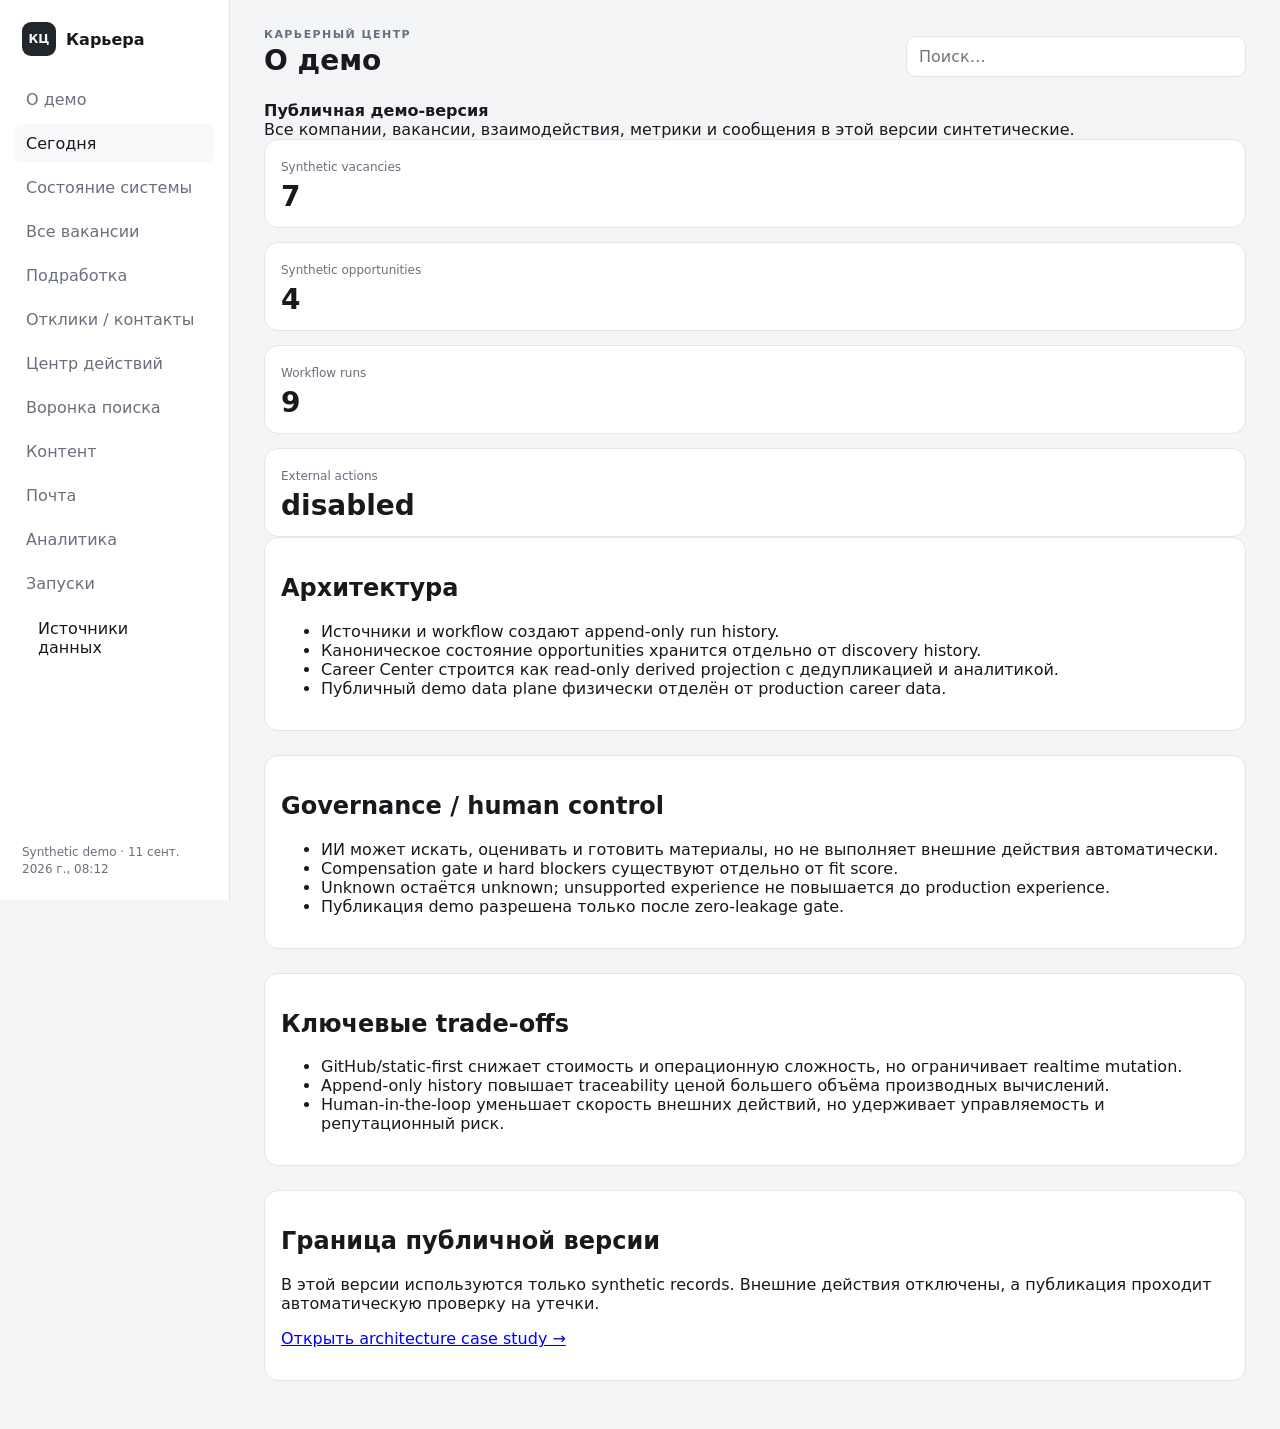
==== commit e6a72399: "Publish career dashboard from 7d244c2" ====
--- a/demo/index.html
+++ b/demo/index.html
@@ -56,6 +56,7 @@
 
   <template id="empty-template"><div class="empty">Здесь пока нет данных.</div></template>
   <script src="readonly-content-status.js" defer></script>
+  <script src="product-validation.js" defer></script>
   <script src="app.js" defer></script>
   <script src="setka-analytics.js" defer></script>
   <script src="brand-intelligence.js" defer></script>
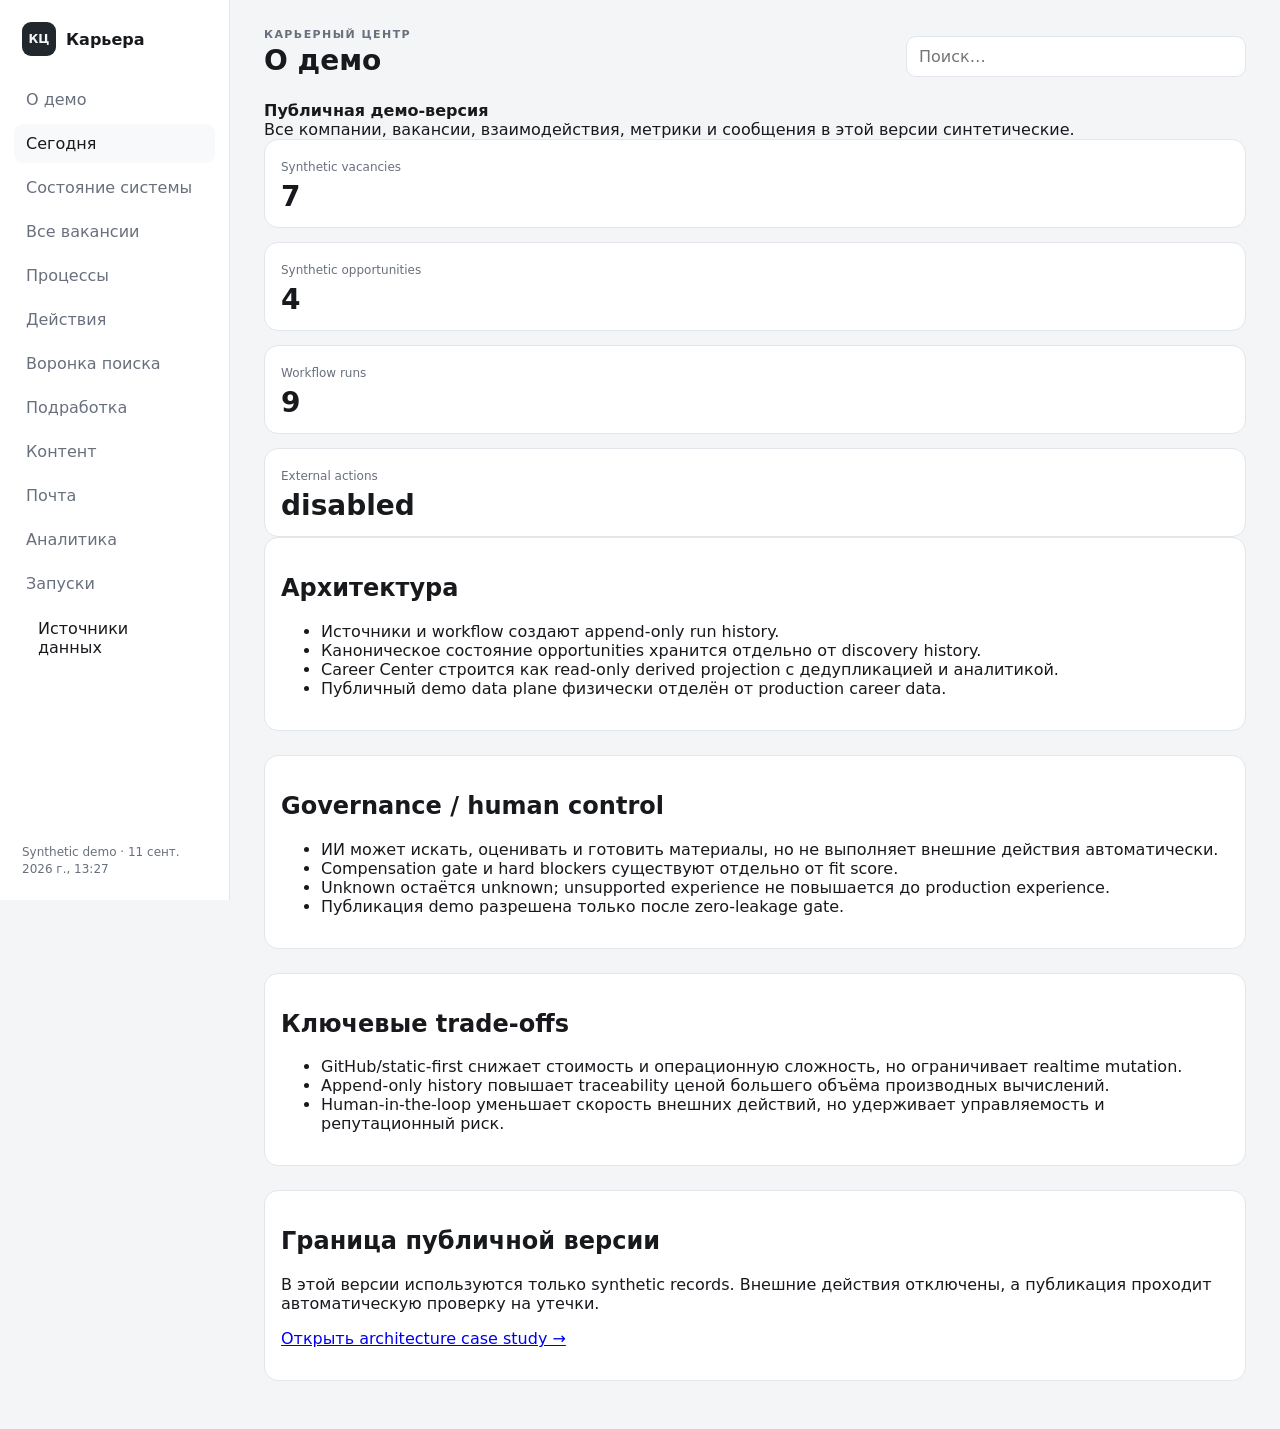
==== commit f9702bce: "Publish career dashboard from f695182" ====
--- a/demo/index.html
+++ b/demo/index.html
@@ -29,10 +29,10 @@
         <button data-view="today" class="active">Сегодня</button>
         <button data-view="health">Состояние системы</button>
         <button data-view="vacancies">Все вакансии</button>
+        <button data-view="opportunities">Процессы</button>
+        <button data-view="action">Действия</button>
+        <button data-view="funnel">Воронка поиска</button>
         <button data-view="sideincome">Подработка</button>
-        <button data-view="opportunities">Отклики / контакты</button>
-        <button data-view="action">Центр действий</button>
-        <button data-view="funnel">Воронка поиска</button>
         <button data-view="content">Контент</button>
         <button data-view="inbox">Почта</button>
         <button data-view="analytics">Аналитика</button>
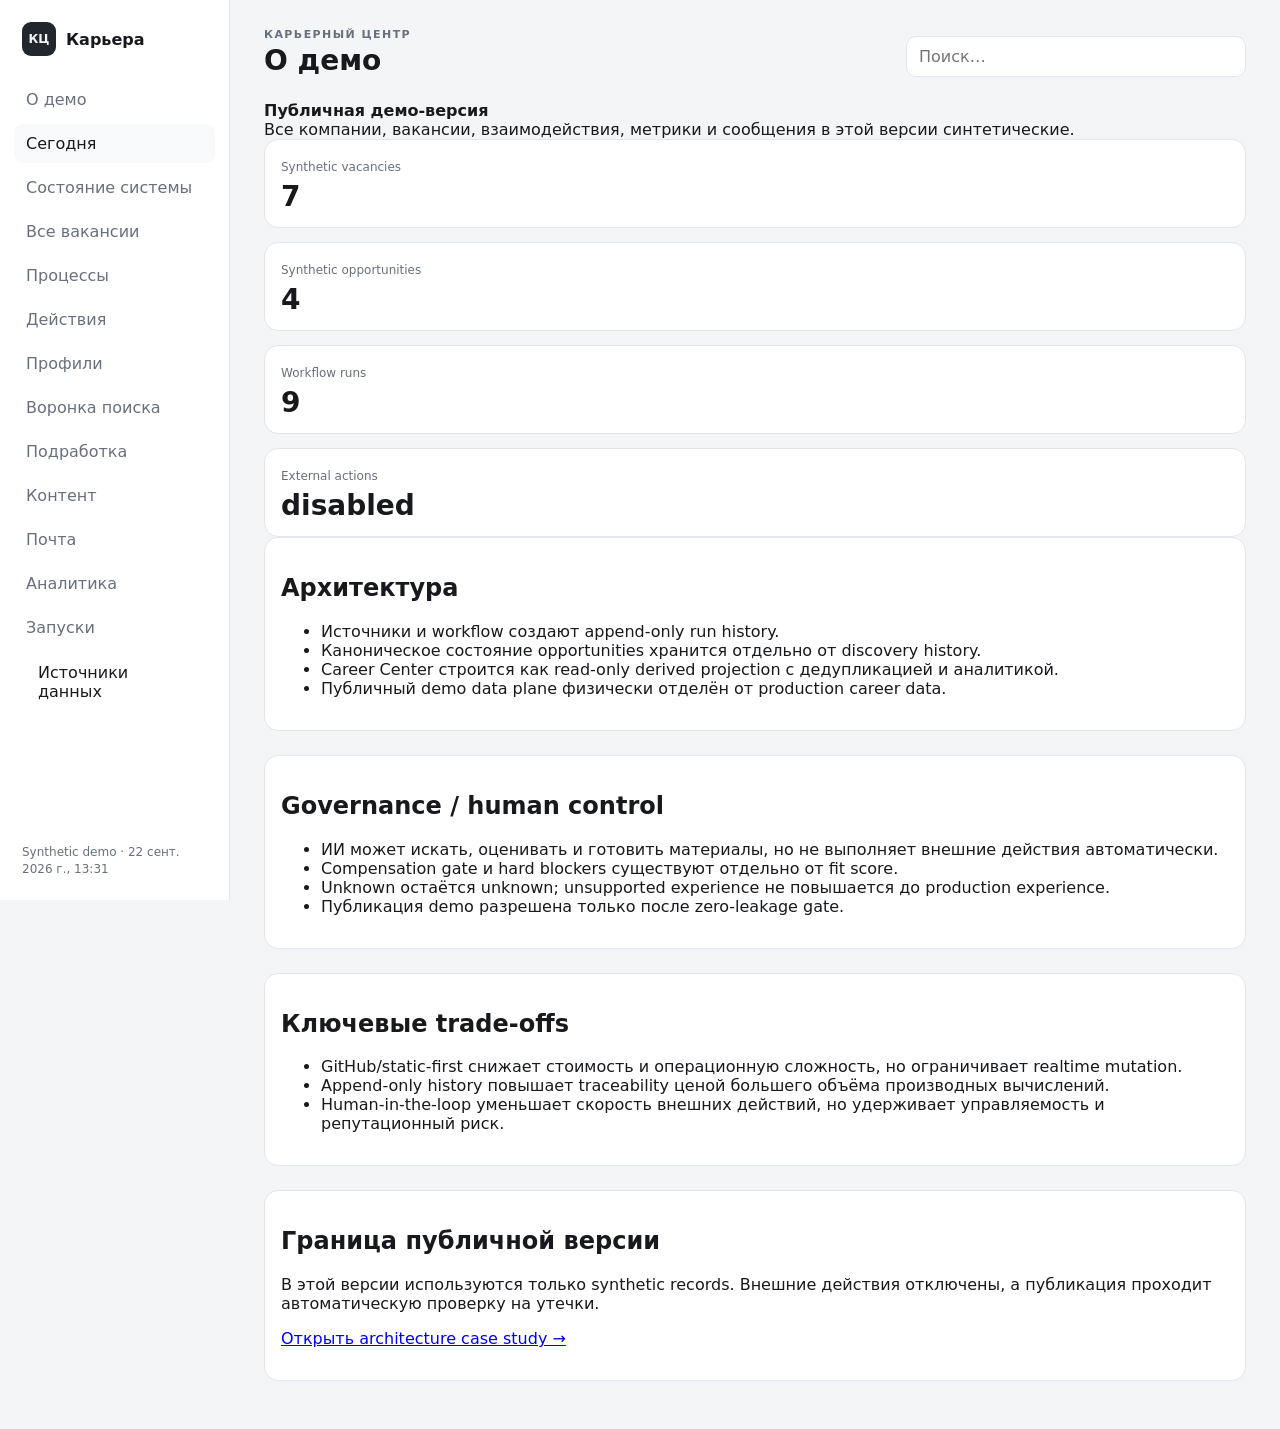
==== commit 36aadaa5: "Publish career dashboard from 3e10e4b" ====
--- a/demo/index.html
+++ b/demo/index.html
@@ -9,6 +9,7 @@
   <link rel="stylesheet" href="funnel.css" />
   <link rel="stylesheet" href="action.css" />
   <link rel="stylesheet" href="sources.css" />
+  <link rel="stylesheet" href="profile-sync.css" />
 </head>
 <body>
   <div id="unlock" class="unlock hidden">
@@ -31,6 +32,7 @@
         <button data-view="vacancies">Все вакансии</button>
         <button data-view="opportunities">Процессы</button>
         <button data-view="action">Действия</button>
+        <button data-view="profiles">Профили</button>
         <button data-view="funnel">Воронка поиска</button>
         <button data-view="sideincome">Подработка</button>
         <button data-view="content">Контент</button>
@@ -57,6 +59,7 @@
   <template id="empty-template"><div class="empty">Здесь пока нет данных.</div></template>
   <script src="readonly-content-status.js" defer></script>
   <script src="product-validation.js" defer></script>
+  <script src="profile-sync.js" defer></script>
   <script src="app.js" defer></script>
   <script src="setka-analytics.js" defer></script>
   <script src="brand-intelligence.js" defer></script>
--- a/demo/styles.css
+++ b/demo/styles.css
@@ -128,6 +128,18 @@
 th, td { padding: 11px 12px; border-bottom: 1px solid var(--line); text-align: left; vertical-align: top; font-size: 13px; }
 th { color: var(--muted); font-size: 11px; text-transform: uppercase; letter-spacing: .05em; }
 tr:last-child td { border-bottom: 0; }
+.run-table .run-status-col {
+  width: 132px;
+  min-width: 132px;
+  text-align: center;
+  vertical-align: middle;
+}
+.run-table .run-status-col .badge {
+  min-width: 96px;
+  justify-content: center;
+  white-space: nowrap;
+  line-height: 1.1;
+}
 .timeline { border-left: 2px solid var(--line); margin: 12px 0 0 5px; padding-left: 16px; }
 .timeline-item { position: relative; padding: 0 0 16px; }
 .timeline-item::before {
@@ -258,7 +270,7 @@
   .content-preview { grid-template-columns: 1fr; }
   .content-preview-main { grid-template-columns: 1fr auto; }
   .content-preview-main .content-card-chips { grid-column: 1 / 3; }
-  .content-status-control { border-left: 0; border-top: 1px solid var(--line); }
+  .content-status-control, .content-status-readonly { border-left: 0; border-top: 1px solid var(--line); }
   .content-status-select { width: 100%; }
   .opportunity-status { grid-column: 1; grid-row: 1; }
   .opportunity-main { grid-column: 1 / 3; grid-row: 2; }
@@ -618,10 +630,12 @@
   font-size: 11px; font-weight: 650; white-space: nowrap;
 }
 .content-item-card.expanded .content-toggle-label .chevron { transform: rotate(180deg); }
-.content-status-control {
-  min-width: 164px; padding: 10px 12px; border-left: 1px solid var(--line);
+.content-status-control, .content-status-readonly {
+  min-width: 164px; padding: 10px 12px; border-left: 1px solid var(--line); box-sizing: border-box;
   display: grid; align-content: center; gap: 4px; color: var(--muted); font-size: 10px;
 }
+.content-status-readonly-label { display: block; line-height: 1.2; }
+.content-status-readonly .status-chip { justify-self: start; }
 .content-status-select {
   min-width: 142px; padding: 7px 9px; border: 1px solid var(--line); border-radius: 8px;
   background: var(--panel); color: var(--text); font-size: 11px; font-weight: 700;
--- a/demo/profile-sync.css
+++ b/demo/profile-sync.css
@@ -0,0 +1,12 @@
+.profile-sync-table { width:100%; border-collapse:collapse; }
+.profile-sync-table th, .profile-sync-table td { padding:10px 12px; vertical-align:top; border-bottom:1px solid var(--border); text-align:left; }
+.profile-sync-table th { font-size:11px; text-transform:uppercase; letter-spacing:.04em; color:var(--muted); }
+.profile-sync-sub, .profile-sync-reason { margin-top:4px; font-size:11px; color:var(--muted); line-height:1.35; }
+.profile-sync-status { display:inline-block; padding:3px 8px; border-radius:999px; font-size:11px; font-weight:700; border:1px solid var(--border); }
+.profile-sync-synchronized { background:rgba(46,160,67,.12); }
+.profile-sync-outdated, .profile-sync-review_required { background:rgba(210,153,34,.14); }
+.profile-sync-drift, .profile-sync-invalid { background:rgba(248,81,73,.12); }
+.profile-sync-unverified, .profile-sync-unavailable { background:rgba(110,118,129,.12); }
+.profile-sync-field { display:inline-block; margin:0 4px 4px 0; padding:2px 6px; border-radius:6px; background:var(--surface-2); font-size:10px; white-space:nowrap; }
+.profile-sync-notice { margin:0 0 14px; padding:10px 12px; border:1px solid var(--border); border-radius:9px; color:var(--muted); font-size:12px; line-height:1.45; }
+@media (max-width: 900px) { .profile-sync-table { min-width:980px; } }
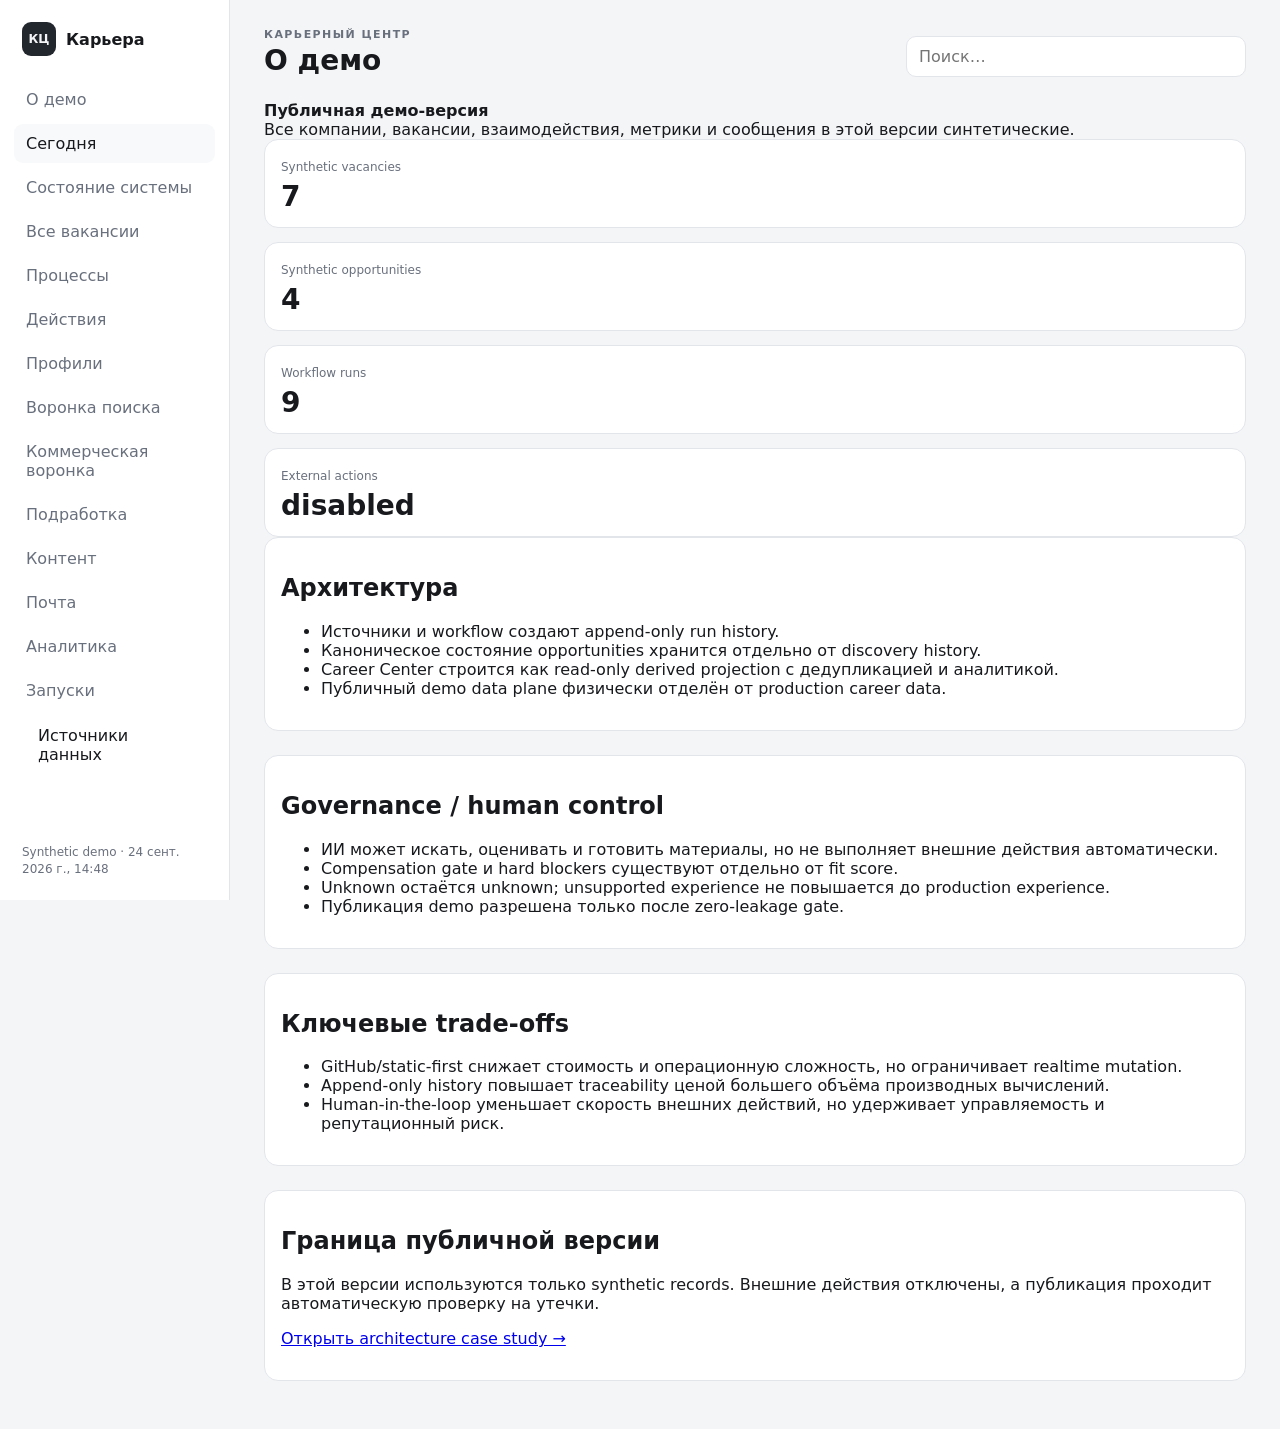
==== commit 6f96880c: "Publish career dashboard from 3276cb8" ====
--- a/demo/index.html
+++ b/demo/index.html
@@ -34,6 +34,7 @@
         <button data-view="action">Действия</button>
         <button data-view="profiles">Профили</button>
         <button data-view="funnel">Воронка поиска</button>
+        <button data-view="commercial">Коммерческая воронка</button>
         <button data-view="sideincome">Подработка</button>
         <button data-view="content">Контент</button>
         <button data-view="inbox">Почта</button>
@@ -66,6 +67,7 @@
   <script src="runs-pagination.js" defer></script>
   <script src="side-income.js" defer></script>
   <script src="funnel.js" defer></script>
+  <script src="commercial-funnel.js" defer></script>
   <script src="action.js" defer></script>
   <script src="sources.js" defer></script>
 </body>
